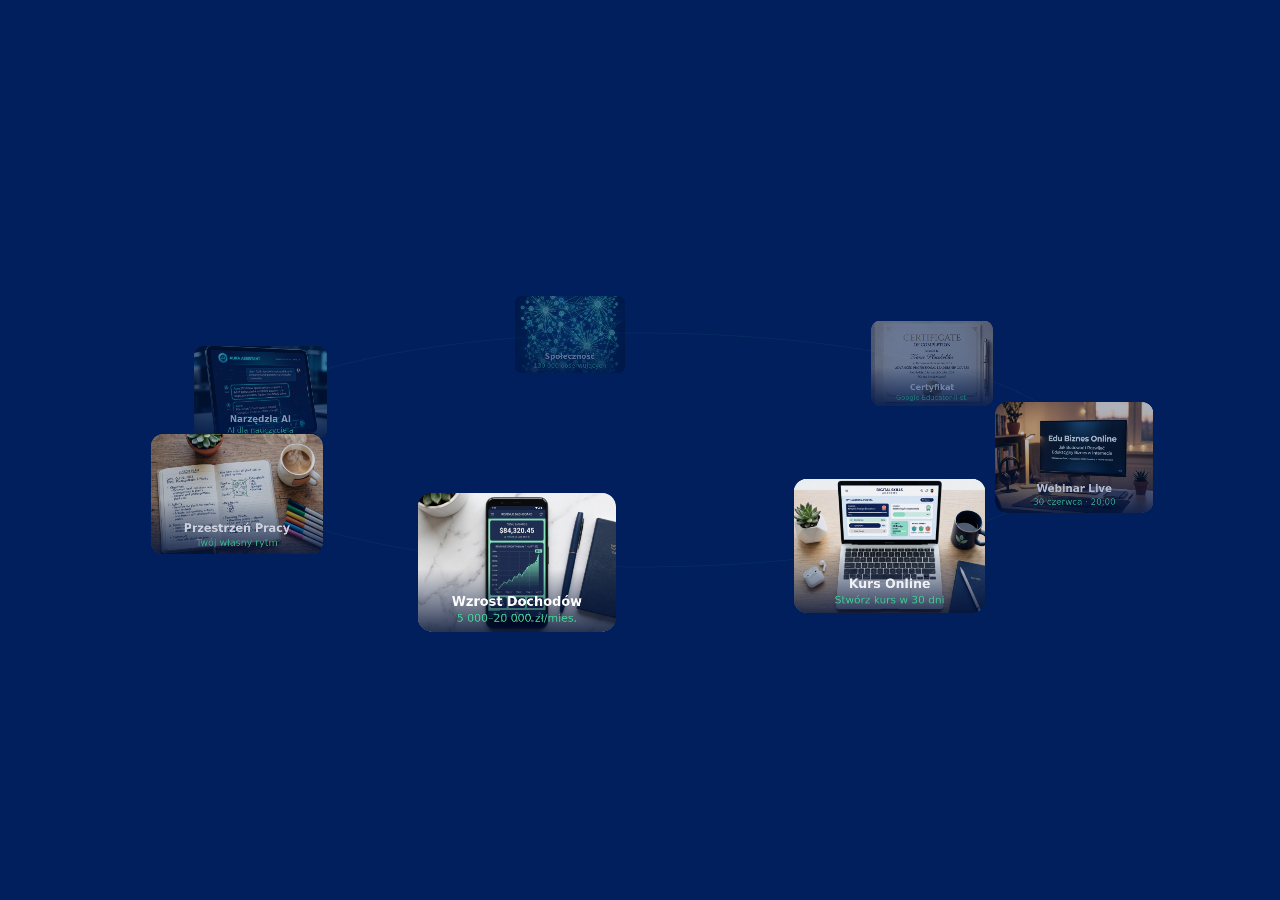
==== demo-scatter.html @ fef0ed9f "feat: landing page webinar Od Tablicy do Biznesu Online - SPA landing z widokami webinar/OTO/thankyo" ====
<!DOCTYPE html>
<html lang="pl">
<head>
<meta charset="UTF-8">
<meta name="viewport" content="width=device-width, initial-scale=1.0">
<title>Orbit Demo — Od Tablicy do Biznesu Online</title>
<style>
  * { margin: 0; padding: 0; box-sizing: border-box; }
  body {
    background: #001f5c;
    display: flex;
    align-items: center;
    justify-content: center;
    min-height: 100vh;
    font-family: 'Segoe UI', system-ui, sans-serif;
    overflow: hidden;
  }
  canvas {
    display: block;
    cursor: default;
  }
  #tooltip {
    position: fixed;
    background: rgba(0,31,92,0.95);
    color: #fff;
    border: 1px solid #44d498;
    border-radius: 12px;
    padding: 10px 18px;
    font-size: 13px;
    font-weight: 500;
    pointer-events: none;
    opacity: 0;
    transition: opacity 0.2s;
    z-index: 10;
    max-width: 200px;
    text-align: center;
    line-height: 1.5;
  }
</style>
</head>
<body>
<canvas id="c"></canvas>
<div id="tooltip"></div>
<script>
const canvas = document.getElementById('c');
const ctx = canvas.getContext('2d');
const tooltip = document.getElementById('tooltip');

// ── CONFIG ────────────────────────────────────────────────────────────
const RX_FRAC = 0.34;   // orbit half-width as fraction of canvas width
const RY_FRAC = 0.13;   // orbit half-height (perspective depth)
const CARD_W = 200;
const CARD_H = 140;
const SPEED = 0.00035;  // radians per ms

// ── CARD DATA ─────────────────────────────────────────────────────────
const cards = [
  { label: 'Kurs Online',      src: 'assets/orbit-images/laptop-course.png',   text: 'Stwórz kurs w 30 dni' },
  { label: 'Wzrost Dochodów',  src: 'assets/orbit-images/income-growth.png',   text: '5 000–20 000 zł/mies.' },
  { label: 'Przestrzeń Pracy', src: 'assets/orbit-images/teacher-desk.png',    text: 'Twój własny rytm' },
  { label: 'Narzędzia AI',     src: 'assets/orbit-images/ai-chat.png',         text: 'AI dla nauczyciela' },
  { label: 'Społeczność',      src: 'assets/orbit-images/community.png',       text: '130 000 obserwujących' },
  { label: 'Certyfikat',       src: 'assets/orbit-images/certificate.png',     text: 'Google Educator II st.' },
  { label: 'Webinar Live',     src: 'assets/orbit-images/webinar-stage.png',   text: '30 czerwca · 20:00' },
];

const N = cards.length;
let state = cards.map((card, i) => ({
  angle: (2 * Math.PI * i) / N + Math.PI * 0.15,
  card,
  hovered: false,
  scale: 1,
  img: null,
  loaded: false,
}));

// ── KLAUDIA IMAGE ─────────────────────────────────────────────────────
const klaudiaImg = new Image();
klaudiaImg.src = '2O9A0761.jpg';

// Preload all card images — rebuild cache when each loads
state.forEach(s => {
  const img = new Image();
  img.onload = () => { s.img = img; s.loaded = true; buildCache(); };
  img.onerror = () => { s.loaded = false; };
  img.src = s.card.src;
});

// ── OFFSCREEN CARD CACHE ──────────────────────────────────────────────
const cardCache = [];

function roundRect(c, x, y, w, h, r) {
  c.beginPath();
  c.moveTo(x + r, y);
  c.lineTo(x + w - r, y);
  c.arcTo(x + w, y, x + w, y + r, r);
  c.lineTo(x + w, y + h - r);
  c.arcTo(x + w, y + h, x + w - r, y + h, r);
  c.lineTo(x + r, y + h);
  c.arcTo(x, y + h, x, y + h - r, r);
  c.lineTo(x, y + r);
  c.arcTo(x, y, x + r, y, r);
  c.closePath();
}

function makeCardCanvas(s, w, h) {
  const oc = document.createElement('canvas');
  oc.width = w * 2; oc.height = h * 2;
  const c = oc.getContext('2d');
  c.scale(2, 2);

  // Rounded clip
  roundRect(c, 0, 0, w, h, 14);
  c.clip();

  if (s.img) {
    // Draw photo filling the card (cover fit)
    const iw = s.img.naturalWidth, ih = s.img.naturalHeight;
    const scale = Math.max(w / iw, h / ih);
    const dw = iw * scale, dh = ih * scale;
    c.drawImage(s.img, (w - dw) / 2, (h - dh) / 2, dw, dh);
  } else {
    // Fallback gradient
    const grad = c.createLinearGradient(0, 0, w, h);
    grad.addColorStop(0, '#1a4a8a');
    grad.addColorStop(1, '#001238');
    c.fillStyle = grad;
    c.fillRect(0, 0, w, h);
  }

  // Dark overlay gradient at bottom for label readability
  const overlay = c.createLinearGradient(0, h * 0.55, 0, h);
  overlay.addColorStop(0, 'rgba(0,15,50,0)');
  overlay.addColorStop(1, 'rgba(0,15,50,0.82)');
  c.fillStyle = overlay;
  c.fillRect(0, 0, w, h);

  // Label
  c.fillStyle = '#ffffff';
  c.font = `bold 13px "Segoe UI", system-ui, sans-serif`;
  c.textAlign = 'center';
  c.textBaseline = 'alphabetic';
  c.fillText(s.card.label, w / 2, h - 26);

  c.fillStyle = '#44d498';
  c.font = `11px "Segoe UI", system-ui, sans-serif`;
  c.fillText(s.card.text, w / 2, h - 10);

  return oc;
}

function buildCache() {
  cardCache.length = 0;
  for (const s of state) cardCache.push(makeCardCanvas(s, CARD_W, CARD_H));
}
buildCache();


// ── RESIZE ────────────────────────────────────────────────────────────
function resize() {
  canvas.width = window.innerWidth;
  canvas.height = window.innerHeight;
  buildCache();
}
resize();
window.addEventListener('resize', resize);

// ── DRAW LOOP ─────────────────────────────────────────────────────────
let last = 0;
let hoveredIndex = -1;

function draw(ts) {
  const dt = Math.min(ts - last, 40);
  last = ts;

  const W = canvas.width;
  const H = canvas.height;
  const cx = W / 2;
  const cy = H / 2;
  const rx = W * RX_FRAC;
  const ry = H * RY_FRAC;

  ctx.clearRect(0, 0, W, H);

  // Faint orbit guide
  ctx.save();
  ctx.strokeStyle = 'rgba(68,212,152,0.07)';
  ctx.lineWidth = 1;
  ctx.beginPath();
  ctx.ellipse(cx, cy, rx, ry, 0, 0, Math.PI * 2);
  ctx.stroke();
  ctx.restore();

  // Advance angles + smooth scale
  for (const s of state) {
    s.angle += SPEED * dt;
    const target = s.hovered ? 1.18 : 1;
    s.scale += (target - s.scale) * 0.12;
  }

  // Sort back-to-front
  const sorted = state.map((s, i) => {
    const x = cx + rx * Math.cos(s.angle);
    const y = cy + ry * Math.sin(s.angle);
    return { s, i, x, y };
  }).sort((a, b) => a.y - b.y);

  // Draw orbit cards
  for (const { s, i, x, y } of sorted) {
    const depth = (Math.sin(s.angle) + 1) / 2;
    const alpha = 0.35 + depth * 0.65;
    const scaleDepth = 0.55 + depth * 0.45;
    const finalScale = scaleDepth * s.scale;
    const cw = CARD_W * finalScale;
    const ch = CARD_H * finalScale;

    ctx.save();
    ctx.globalAlpha = alpha;
    ctx.drawImage(cardCache[i], x - cw / 2, y - ch / 2, cw, ch);
    ctx.restore();
  }

  // ── Central Klaudia photo ──────────────────────────────────────────
  if (klaudiaImg.complete && klaudiaImg.naturalWidth > 0) {
    const r = Math.min(W * 0.145, H * 0.24);

    // Glow halo
    ctx.save();
    const glow = ctx.createRadialGradient(cx, cy, r * 0.4, cx, cy, r * 1.3);
    glow.addColorStop(0, 'rgba(68,212,152,0.2)');
    glow.addColorStop(1, 'rgba(68,212,152,0)');
    ctx.fillStyle = glow;
    ctx.beginPath();
    ctx.arc(cx, cy, r * 1.3, 0, Math.PI * 2);
    ctx.fill();
    ctx.restore();

    // Clip circular
    ctx.save();
    ctx.beginPath();
    ctx.arc(cx, cy, r, 0, Math.PI * 2);
    ctx.clip();
    const aspect = klaudiaImg.naturalHeight / klaudiaImg.naturalWidth;
    const diam = r * 2;
    const imgH = diam * aspect;
    const offsetY = Math.min(0, (diam - imgH) / 2);
    ctx.drawImage(klaudiaImg, cx - r, cy - r + offsetY, diam, imgH);
    ctx.restore();

    // Mint ring
    ctx.save();
    ctx.strokeStyle = '#44d498';
    ctx.lineWidth = 2.5;
    ctx.globalAlpha = 0.7;
    ctx.beginPath();
    ctx.arc(cx, cy, r, 0, Math.PI * 2);
    ctx.stroke();
    ctx.restore();

    // Name
    const fontSize = Math.max(12, r * 0.13);
    ctx.save();
    ctx.textAlign = 'center';
    ctx.fillStyle = '#ffffff';
    ctx.font = `bold ${fontSize}px "Segoe UI", system-ui`;
    ctx.fillText('Klaudia Rogalska-Kalota', cx, cy + r + fontSize * 1.6);
    ctx.fillStyle = '#44d498';
    ctx.font = `${Math.max(10, fontSize * 0.85)}px "Segoe UI", system-ui`;
    ctx.fillText('Webinar 30 czerwca · 20:00', cx, cy + r + fontSize * 3.0);
    ctx.restore();
  }

  requestAnimationFrame(draw);
}
requestAnimationFrame(draw);

// ── HIT TEST & HOVER ──────────────────────────────────────────────────
function getHoveredIdx(mx, my) {
  const W = canvas.width, H = canvas.height;
  const cx = W / 2, cy = H / 2;
  const rx = W * RX_FRAC, ry = H * RY_FRAC;

  for (let i = 0; i < state.length; i++) {
    const s = state[i];
    const x = cx + rx * Math.cos(s.angle);
    const y = cy + ry * Math.sin(s.angle);
    const depth = (Math.sin(s.angle) + 1) / 2;
    const scale = (0.55 + depth * 0.45) * s.scale;
    const hw = (CARD_W * scale) / 2;
    const hh = (CARD_H * scale) / 2;
    if (mx >= x - hw && mx <= x + hw && my >= y - hh && my <= y + hh) return i;
  }
  return -1;
}

canvas.addEventListener('mousemove', e => {
  const idx = getHoveredIdx(e.clientX, e.clientY);
  if (idx !== hoveredIndex) {
    if (hoveredIndex >= 0) state[hoveredIndex].hovered = false;
    hoveredIndex = idx;
    if (idx >= 0) state[idx].hovered = true;
  }
  if (idx >= 0) {
    canvas.style.cursor = 'pointer';
    tooltip.style.opacity = '1';
    tooltip.textContent = cards[idx].label + ' — ' + cards[idx].text;
    tooltip.style.left = (e.clientX + 16) + 'px';
    tooltip.style.top = (e.clientY - 24) + 'px';
  } else {
    canvas.style.cursor = 'default';
    tooltip.style.opacity = '0';
  }
});

canvas.addEventListener('mouseleave', () => {
  if (hoveredIndex >= 0) state[hoveredIndex].hovered = false;
  hoveredIndex = -1;
  tooltip.style.opacity = '0';
  canvas.style.cursor = 'default';
});
</script>
</body>
</html>
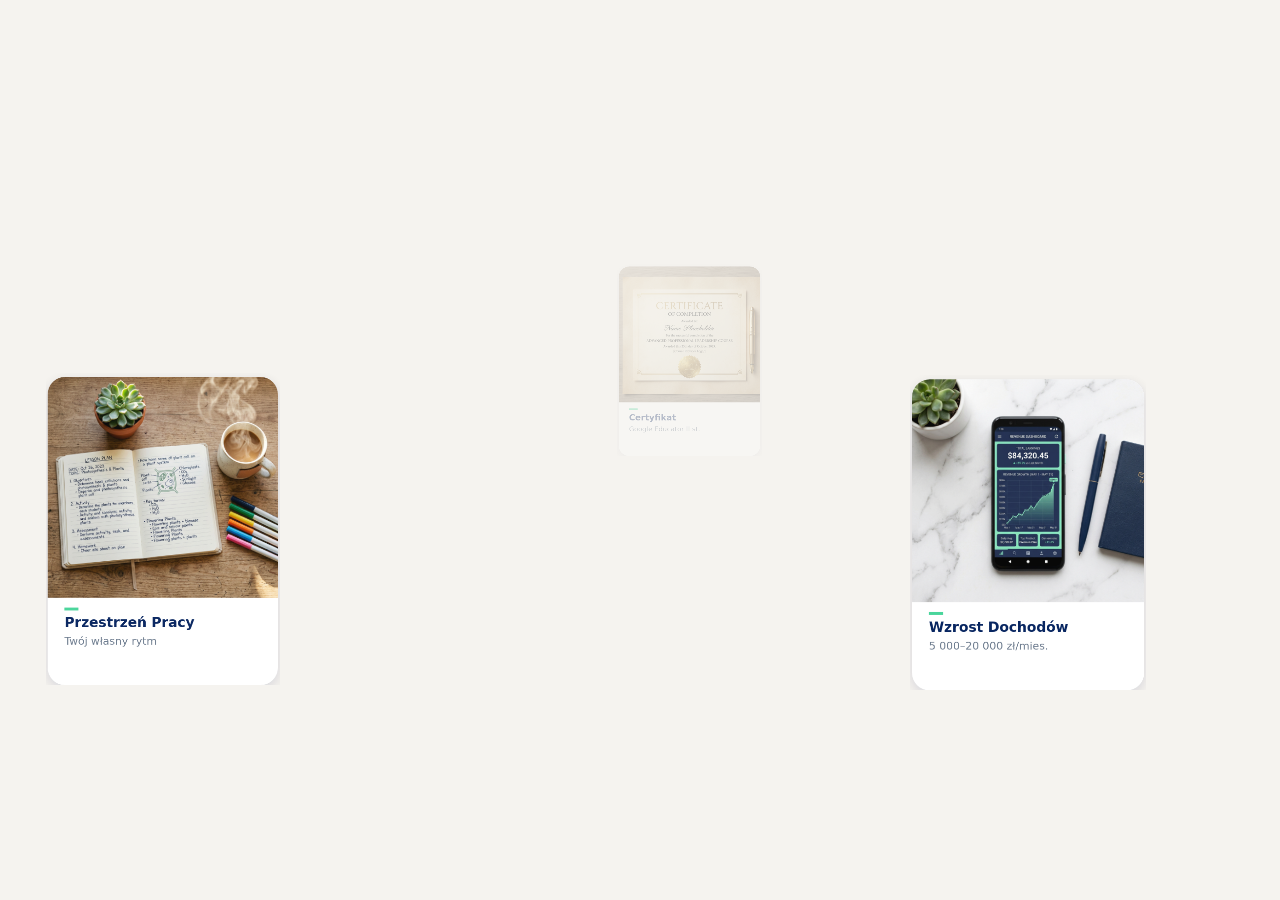
==== commit 78d6b7fd: "feat: orbit demo - light bg, large photos, off-screen orbit Co-Authored-By: Claude Sonnet 4.6 <norep" ====
--- a/demo-scatter.html
+++ b/demo-scatter.html
@@ -7,34 +7,29 @@
 <style>
   * { margin: 0; padding: 0; box-sizing: border-box; }
   body {
-    background: #001f5c;
+    background: #f5f3ef;
     display: flex;
     align-items: center;
     justify-content: center;
     min-height: 100vh;
+    overflow: hidden;
     font-family: 'Segoe UI', system-ui, sans-serif;
-    overflow: hidden;
-  }
-  canvas {
-    display: block;
-    cursor: default;
-  }
+  }
+  canvas { display: block; cursor: default; }
   #tooltip {
     position: fixed;
-    background: rgba(0,31,92,0.95);
+    background: #001f5c;
     color: #fff;
-    border: 1px solid #44d498;
-    border-radius: 12px;
-    padding: 10px 18px;
-    font-size: 13px;
-    font-weight: 500;
+    border-radius: 10px;
+    padding: 8px 16px;
+    font-size: 12px;
+    font-weight: 600;
     pointer-events: none;
     opacity: 0;
-    transition: opacity 0.2s;
+    transition: opacity 0.18s;
     z-index: 10;
-    max-width: 200px;
-    text-align: center;
-    line-height: 1.5;
+    white-space: nowrap;
+    letter-spacing: 0.3px;
   }
 </style>
 </head>
@@ -46,266 +41,264 @@
 const ctx = canvas.getContext('2d');
 const tooltip = document.getElementById('tooltip');
 
-// ── CONFIG ────────────────────────────────────────────────────────────
-const RX_FRAC = 0.34;   // orbit half-width as fraction of canvas width
-const RY_FRAC = 0.13;   // orbit half-height (perspective depth)
-const CARD_W = 200;
-const CARD_H = 140;
-const SPEED = 0.00035;  // radians per ms
-
-// ── CARD DATA ─────────────────────────────────────────────────────────
+// ── CONFIG ─────────────────────────────────────────────────────
+const SPEED = 0.00022;     // rad/ms — slow, elegant
+const CARD_W = 240;
+const CARD_H = 320;
+const RX_FRAC = 0.78;      // orbit goes well off-screen
+const RY_FRAC = 0.10;      // shallow depth
+
+// ── CARD DATA ──────────────────────────────────────────────────
 const cards = [
-  { label: 'Kurs Online',      src: 'assets/orbit-images/laptop-course.png',   text: 'Stwórz kurs w 30 dni' },
-  { label: 'Wzrost Dochodów',  src: 'assets/orbit-images/income-growth.png',   text: '5 000–20 000 zł/mies.' },
-  { label: 'Przestrzeń Pracy', src: 'assets/orbit-images/teacher-desk.png',    text: 'Twój własny rytm' },
-  { label: 'Narzędzia AI',     src: 'assets/orbit-images/ai-chat.png',         text: 'AI dla nauczyciela' },
-  { label: 'Społeczność',      src: 'assets/orbit-images/community.png',       text: '130 000 obserwujących' },
-  { label: 'Certyfikat',       src: 'assets/orbit-images/certificate.png',     text: 'Google Educator II st.' },
-  { label: 'Webinar Live',     src: 'assets/orbit-images/webinar-stage.png',   text: '30 czerwca · 20:00' },
+  { label: 'Kurs Online',      sub: 'Stwórz kurs w 30 dni',     src: 'assets/orbit-images/laptop-course.png' },
+  { label: 'Wzrost Dochodów',  sub: '5 000–20 000 zł/mies.',    src: 'assets/orbit-images/income-growth.png' },
+  { label: 'Przestrzeń Pracy', sub: 'Twój własny rytm',         src: 'assets/orbit-images/teacher-desk.png' },
+  { label: 'Narzędzia AI',     sub: 'AI dla nauczyciela',        src: 'assets/orbit-images/ai-chat.png' },
+  { label: 'Społeczność',      sub: '130 000 obserwujących',     src: 'assets/orbit-images/community.png' },
+  { label: 'Certyfikat',       sub: 'Google Educator II st.',    src: 'assets/orbit-images/certificate.png' },
+  { label: 'Webinar Live',     sub: '30 czerwca · 20:00',        src: 'assets/orbit-images/webinar-stage.png' },
 ];
 
 const N = cards.length;
 let state = cards.map((card, i) => ({
-  angle: (2 * Math.PI * i) / N + Math.PI * 0.15,
+  angle: (2 * Math.PI * i) / N,
   card,
   hovered: false,
   scale: 1,
   img: null,
-  loaded: false,
 }));
 
-// ── KLAUDIA IMAGE ─────────────────────────────────────────────────────
+// Klaudia
 const klaudiaImg = new Image();
 klaudiaImg.src = '2O9A0761.jpg';
 
-// Preload all card images — rebuild cache when each loads
+// Preload card images
 state.forEach(s => {
   const img = new Image();
-  img.onload = () => { s.img = img; s.loaded = true; buildCache(); };
-  img.onerror = () => { s.loaded = false; };
+  img.onload = () => { s.img = img; buildCardCache(s); };
   img.src = s.card.src;
 });
 
-// ── OFFSCREEN CARD CACHE ──────────────────────────────────────────────
-const cardCache = [];
-
+// ── OFFSCREEN CARD CACHE ───────────────────────────────────────
 function roundRect(c, x, y, w, h, r) {
   c.beginPath();
   c.moveTo(x + r, y);
-  c.lineTo(x + w - r, y);
-  c.arcTo(x + w, y, x + w, y + r, r);
-  c.lineTo(x + w, y + h - r);
-  c.arcTo(x + w, y + h, x + w - r, y + h, r);
-  c.lineTo(x + r, y + h);
-  c.arcTo(x, y + h, x, y + h - r, r);
-  c.lineTo(x, y + r);
-  c.arcTo(x, y, x + r, y, r);
+  c.arcTo(x + w, y, x + w, y + h, r);
+  c.arcTo(x + w, y + h, x, y + h, r);
+  c.arcTo(x, y + h, x, y, r);
+  c.arcTo(x, y, x + w, y, r);
   c.closePath();
 }
 
-function makeCardCanvas(s, w, h) {
+function makeCard(s, w, h) {
   const oc = document.createElement('canvas');
   oc.width = w * 2; oc.height = h * 2;
   const c = oc.getContext('2d');
   c.scale(2, 2);
 
-  // Rounded clip
-  roundRect(c, 0, 0, w, h, 14);
+  // White card with shadow drawn via compositing trick
+  c.save();
+  roundRect(c, 2, 4, w - 4, h - 4, 18);
+  c.fillStyle = '#ffffff';
+  c.shadowColor = 'rgba(0,31,92,0.14)';
+  c.shadowBlur = 28;
+  c.shadowOffsetY = 8;
+  c.fill();
+  c.restore();
+
+  // Photo area (top 72%)
+  const photoH = h * 0.72;
+  c.save();
+  roundRect(c, 2, 4, w - 4, photoH - 4, 18);
+  // only clip top portion with a rect
+  c.beginPath();
+  c.rect(0, 0, w, photoH);
   c.clip();
+  roundRect(c, 2, 4, w - 4, h - 4, 18);
+  c.clip();
 
   if (s.img) {
-    // Draw photo filling the card (cover fit)
     const iw = s.img.naturalWidth, ih = s.img.naturalHeight;
-    const scale = Math.max(w / iw, h / ih);
+    const scale = Math.max((w - 4) / iw, photoH / ih);
     const dw = iw * scale, dh = ih * scale;
-    c.drawImage(s.img, (w - dw) / 2, (h - dh) / 2, dw, dh);
+    c.drawImage(s.img, 2 + ((w - 4) - dw) / 2, 4 + (photoH - dh) / 2, dw, dh);
   } else {
-    // Fallback gradient
-    const grad = c.createLinearGradient(0, 0, w, h);
-    grad.addColorStop(0, '#1a4a8a');
-    grad.addColorStop(1, '#001238');
-    c.fillStyle = grad;
-    c.fillRect(0, 0, w, h);
-  }
-
-  // Dark overlay gradient at bottom for label readability
-  const overlay = c.createLinearGradient(0, h * 0.55, 0, h);
-  overlay.addColorStop(0, 'rgba(0,15,50,0)');
-  overlay.addColorStop(1, 'rgba(0,15,50,0.82)');
-  c.fillStyle = overlay;
-  c.fillRect(0, 0, w, h);
+    c.fillStyle = '#e8e4de';
+    c.fillRect(2, 4, w - 4, photoH - 4);
+  }
+  c.restore();
+
+  // Mint accent bar
+  c.fillStyle = '#44d498';
+  c.fillRect(w * 0.08, photoH + 10, w * 0.06, 3);
 
   // Label
-  c.fillStyle = '#ffffff';
-  c.font = `bold 13px "Segoe UI", system-ui, sans-serif`;
-  c.textAlign = 'center';
+  c.fillStyle = '#001f5c';
+  c.font = `bold 14px "Segoe UI", system-ui`;
+  c.textAlign = 'left';
   c.textBaseline = 'alphabetic';
-  c.fillText(s.card.label, w / 2, h - 26);
-
-  c.fillStyle = '#44d498';
-  c.font = `11px "Segoe UI", system-ui, sans-serif`;
-  c.fillText(s.card.text, w / 2, h - 10);
+  c.fillText(s.card.label, w * 0.08, photoH + 30);
+
+  // Sub
+  c.fillStyle = '#6b7a8d';
+  c.font = `11px "Segoe UI", system-ui`;
+  c.fillText(s.card.sub, w * 0.08, photoH + 48);
 
   return oc;
 }
 
-function buildCache() {
-  cardCache.length = 0;
-  for (const s of state) cardCache.push(makeCardCanvas(s, CARD_W, CARD_H));
-}
-buildCache();
-
-
-// ── RESIZE ────────────────────────────────────────────────────────────
+const cardCache = state.map(s => makeCard(s, CARD_W, CARD_H));
+
+function buildCardCache(s) {
+  const i = state.indexOf(s);
+  if (i >= 0) cardCache[i] = makeCard(s, CARD_W, CARD_H);
+}
+
+// ── RESIZE ─────────────────────────────────────────────────────
 function resize() {
   canvas.width = window.innerWidth;
   canvas.height = window.innerHeight;
-  buildCache();
 }
 resize();
 window.addEventListener('resize', resize);
 
-// ── DRAW LOOP ─────────────────────────────────────────────────────────
+// ── DRAW ───────────────────────────────────────────────────────
 let last = 0;
-let hoveredIndex = -1;
+let hoveredIdx = -1;
 
 function draw(ts) {
   const dt = Math.min(ts - last, 40);
   last = ts;
 
-  const W = canvas.width;
-  const H = canvas.height;
-  const cx = W / 2;
-  const cy = H / 2;
+  const W = canvas.width, H = canvas.height;
+  const cx = W / 2, cy = H / 2;
   const rx = W * RX_FRAC;
   const ry = H * RY_FRAC;
 
   ctx.clearRect(0, 0, W, H);
 
-  // Faint orbit guide
-  ctx.save();
-  ctx.strokeStyle = 'rgba(68,212,152,0.07)';
-  ctx.lineWidth = 1;
-  ctx.beginPath();
-  ctx.ellipse(cx, cy, rx, ry, 0, 0, Math.PI * 2);
-  ctx.stroke();
-  ctx.restore();
-
-  // Advance angles + smooth scale
+  // Advance + smooth scale
   for (const s of state) {
     s.angle += SPEED * dt;
-    const target = s.hovered ? 1.18 : 1;
-    s.scale += (target - s.scale) * 0.12;
-  }
-
-  // Sort back-to-front
-  const sorted = state.map((s, i) => {
+    s.scale += ((s.hovered ? 1.14 : 1) - s.scale) * 0.1;
+  }
+
+  // Positions
+  const items = state.map((s, i) => {
     const x = cx + rx * Math.cos(s.angle);
     const y = cy + ry * Math.sin(s.angle);
-    return { s, i, x, y };
-  }).sort((a, b) => a.y - b.y);
-
-  // Draw orbit cards
-  for (const { s, i, x, y } of sorted) {
-    const depth = (Math.sin(s.angle) + 1) / 2;
-    const alpha = 0.35 + depth * 0.65;
-    const scaleDepth = 0.55 + depth * 0.45;
-    const finalScale = scaleDepth * s.scale;
-    const cw = CARD_W * finalScale;
-    const ch = CARD_H * finalScale;
+    const depth = (Math.sin(s.angle) + 1) / 2;  // 0=back, 1=front
+    return { s, i, x, y, depth };
+  });
+
+  // Sort: draw back items, then Klaudia, then front items
+  const back  = items.filter(it => it.depth < 0.5).sort((a, b) => b.depth - a.depth);
+  const front = items.filter(it => it.depth >= 0.5).sort((a, b) => a.depth - b.depth);
+
+  const drawCard = ({ s, i, x, y, depth }) => {
+    const alpha = 0.25 + depth * 0.75;
+    const sc = (0.6 + depth * 0.4) * s.scale;
+    const cw = CARD_W * sc;
+    const ch = CARD_H * sc;
+
+    // Skip if fully off screen (with margin)
+    if (x + cw / 2 < -20 || x - cw / 2 > W + 20) return;
 
     ctx.save();
     ctx.globalAlpha = alpha;
     ctx.drawImage(cardCache[i], x - cw / 2, y - ch / 2, cw, ch);
     ctx.restore();
-  }
-
-  // ── Central Klaudia photo ──────────────────────────────────────────
+  };
+
+  back.forEach(drawCard);
+
+  // ── Klaudia (always in front of back cards, behind front cards) ──
   if (klaudiaImg.complete && klaudiaImg.naturalWidth > 0) {
-    const r = Math.min(W * 0.145, H * 0.24);
-
-    // Glow halo
-    ctx.save();
-    const glow = ctx.createRadialGradient(cx, cy, r * 0.4, cx, cy, r * 1.3);
-    glow.addColorStop(0, 'rgba(68,212,152,0.2)');
-    glow.addColorStop(1, 'rgba(68,212,152,0)');
-    ctx.fillStyle = glow;
+    const r = Math.min(W * 0.12, H * 0.20, 180);
+
+    // Soft shadow circle
+    ctx.save();
+    ctx.shadowColor = 'rgba(0,31,92,0.15)';
+    ctx.shadowBlur = 40;
     ctx.beginPath();
-    ctx.arc(cx, cy, r * 1.3, 0, Math.PI * 2);
+    ctx.arc(cx, cy, r, 0, Math.PI * 2);
+    ctx.fillStyle = '#fff';
     ctx.fill();
     ctx.restore();
 
-    // Clip circular
+    // Clip & draw photo
     ctx.save();
     ctx.beginPath();
     ctx.arc(cx, cy, r, 0, Math.PI * 2);
     ctx.clip();
     const aspect = klaudiaImg.naturalHeight / klaudiaImg.naturalWidth;
     const diam = r * 2;
-    const imgH = diam * aspect;
-    const offsetY = Math.min(0, (diam - imgH) / 2);
-    ctx.drawImage(klaudiaImg, cx - r, cy - r + offsetY, diam, imgH);
+    ctx.drawImage(klaudiaImg, cx - r, cy - r, diam, diam * aspect);
     ctx.restore();
 
     // Mint ring
     ctx.save();
     ctx.strokeStyle = '#44d498';
-    ctx.lineWidth = 2.5;
-    ctx.globalAlpha = 0.7;
+    ctx.lineWidth = 3;
+    ctx.globalAlpha = 0.85;
     ctx.beginPath();
     ctx.arc(cx, cy, r, 0, Math.PI * 2);
     ctx.stroke();
     ctx.restore();
 
-    // Name
-    const fontSize = Math.max(12, r * 0.13);
+    // Name beneath
     ctx.save();
     ctx.textAlign = 'center';
-    ctx.fillStyle = '#ffffff';
-    ctx.font = `bold ${fontSize}px "Segoe UI", system-ui`;
-    ctx.fillText('Klaudia Rogalska-Kalota', cx, cy + r + fontSize * 1.6);
+    const fs = Math.max(13, r * 0.12);
+    ctx.fillStyle = '#001f5c';
+    ctx.font = `bold ${fs}px "Segoe UI", system-ui`;
+    ctx.fillText('Klaudia Rogalska-Kalota', cx, cy + r + fs * 1.7);
     ctx.fillStyle = '#44d498';
-    ctx.font = `${Math.max(10, fontSize * 0.85)}px "Segoe UI", system-ui`;
-    ctx.fillText('Webinar 30 czerwca · 20:00', cx, cy + r + fontSize * 3.0);
-    ctx.restore();
-  }
+    ctx.font = `${Math.max(11, fs * 0.82)}px "Segoe UI", system-ui`;
+    ctx.fillText('Webinar 30 czerwca · 20:00', cx, cy + r + fs * 3.1);
+    ctx.restore();
+  }
+
+  front.forEach(drawCard);
 
   requestAnimationFrame(draw);
 }
 requestAnimationFrame(draw);
 
-// ── HIT TEST & HOVER ──────────────────────────────────────────────────
-function getHoveredIdx(mx, my) {
+// ── HOVER ──────────────────────────────────────────────────────
+function hitTest(mx, my) {
   const W = canvas.width, H = canvas.height;
   const cx = W / 2, cy = H / 2;
   const rx = W * RX_FRAC, ry = H * RY_FRAC;
 
-  for (let i = 0; i < state.length; i++) {
-    const s = state[i];
+  // Test front-to-back (highest depth first)
+  const sorted = state.map((s, i) => ({ s, i, depth: (Math.sin(s.angle) + 1) / 2 }))
+    .sort((a, b) => b.depth - a.depth);
+
+  for (const { s, i, depth } of sorted) {
     const x = cx + rx * Math.cos(s.angle);
     const y = cy + ry * Math.sin(s.angle);
-    const depth = (Math.sin(s.angle) + 1) / 2;
-    const scale = (0.55 + depth * 0.45) * s.scale;
-    const hw = (CARD_W * scale) / 2;
-    const hh = (CARD_H * scale) / 2;
+    const sc = (0.6 + depth * 0.4) * s.scale;
+    const hw = (CARD_W * sc) / 2;
+    const hh = (CARD_H * sc) / 2;
     if (mx >= x - hw && mx <= x + hw && my >= y - hh && my <= y + hh) return i;
   }
   return -1;
 }
 
 canvas.addEventListener('mousemove', e => {
-  const idx = getHoveredIdx(e.clientX, e.clientY);
-  if (idx !== hoveredIndex) {
-    if (hoveredIndex >= 0) state[hoveredIndex].hovered = false;
-    hoveredIndex = idx;
+  const idx = hitTest(e.clientX, e.clientY);
+  if (idx !== hoveredIdx) {
+    if (hoveredIdx >= 0) state[hoveredIdx].hovered = false;
+    hoveredIdx = idx;
     if (idx >= 0) state[idx].hovered = true;
   }
   if (idx >= 0) {
     canvas.style.cursor = 'pointer';
     tooltip.style.opacity = '1';
-    tooltip.textContent = cards[idx].label + ' — ' + cards[idx].text;
-    tooltip.style.left = (e.clientX + 16) + 'px';
-    tooltip.style.top = (e.clientY - 24) + 'px';
+    tooltip.textContent = cards[idx].label + '  ·  ' + cards[idx].sub;
+    tooltip.style.left = (e.clientX + 14) + 'px';
+    tooltip.style.top = (e.clientY - 36) + 'px';
   } else {
     canvas.style.cursor = 'default';
     tooltip.style.opacity = '0';
@@ -313,8 +306,8 @@
 });
 
 canvas.addEventListener('mouseleave', () => {
-  if (hoveredIndex >= 0) state[hoveredIndex].hovered = false;
-  hoveredIndex = -1;
+  if (hoveredIdx >= 0) state[hoveredIdx].hovered = false;
+  hoveredIdx = -1;
   tooltip.style.opacity = '0';
   canvas.style.cursor = 'default';
 });
